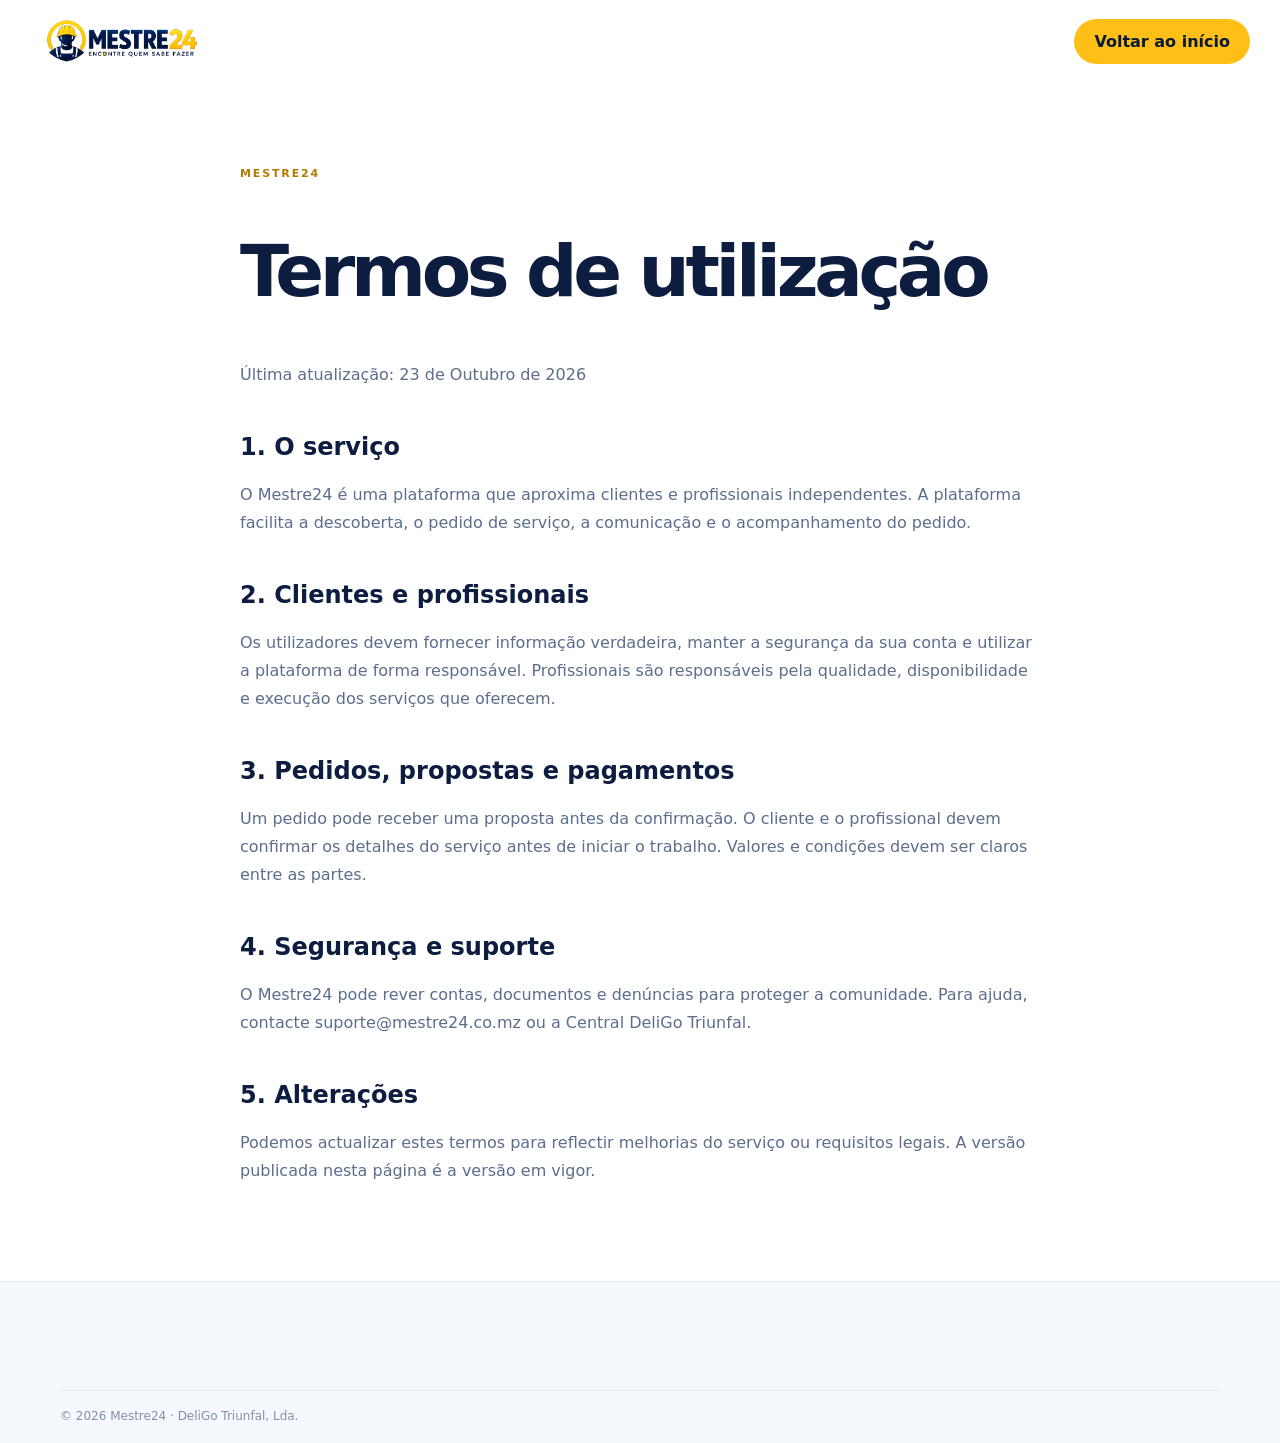
==== termos.html @ 64927e3c "Create official Mestre24 website and legal pages" ====
<!doctype html><html lang="pt-MZ"><head><meta charset="UTF-8"><meta name="viewport" content="width=device-width,initial-scale=1"><title>Termos de utilização · Mestre24</title><link rel="stylesheet" href="styles.css"></head><body><header class="site-header"><a class="brand" href="index.html"><img src="assets/logo-mestre24.png" alt="Mestre24"></a><a class="nav-cta" href="index.html">Voltar ao início</a></header><main class="section-shell legal"><span class="eyebrow">MESTRE24</span><h1>Termos de utilização</h1><p>Última atualização: 23 de Outubro de 2026</p><h2>1. O serviço</h2><p>O Mestre24 é uma plataforma que aproxima clientes e profissionais independentes. A plataforma facilita a descoberta, o pedido de serviço, a comunicação e o acompanhamento do pedido.</p><h2>2. Clientes e profissionais</h2><p>Os utilizadores devem fornecer informação verdadeira, manter a segurança da sua conta e utilizar a plataforma de forma responsável. Profissionais são responsáveis pela qualidade, disponibilidade e execução dos serviços que oferecem.</p><h2>3. Pedidos, propostas e pagamentos</h2><p>Um pedido pode receber uma proposta antes da confirmação. O cliente e o profissional devem confirmar os detalhes do serviço antes de iniciar o trabalho. Valores e condições devem ser claros entre as partes.</p><h2>4. Segurança e suporte</h2><p>O Mestre24 pode rever contas, documentos e denúncias para proteger a comunidade. Para ajuda, contacte <a href="mailto:suporte@mestre24.co.mz">suporte@mestre24.co.mz</a> ou a <a href="https://www.deligoteam.online">Central DeliGo Triunfal</a>.</p><h2>5. Alterações</h2><p>Podemos actualizar estes termos para reflectir melhorias do serviço ou requisitos legais. A versão publicada nesta página é a versão em vigor.</p></main><footer><div class="section-shell copyright">© 2026 Mestre24 · DeliGo Triunfal, Lda.</div></footer></body></html>
---- styles.css ----
:root{--navy:#071a3a;--ink:#0c1d40;--muted:#68799a;--gold:#ffbf17;--pale:#f5f8fc;--line:#e4eaf3}*{box-sizing:border-box}html{scroll-behavior:smooth}body{margin:0;font-family:Inter,ui-sans-serif,system-ui,-apple-system,"Segoe UI",sans-serif;color:var(--ink);background:#fff}a{color:inherit;text-decoration:none}.section-shell{width:min(1160px,calc(100% - 48px));margin:auto}.site-header{height:82px;display:flex;align-items:center;justify-content:space-between;width:min(1220px,calc(100% - 48px));margin:auto}.brand img{display:block;width:184px;height:auto;max-height:58px;object-fit:contain}.nav-links{display:flex;align-items:center;gap:28px;font-size:14px;font-weight:700;color:#4b5d7d}.nav-links a:hover{color:var(--navy)}.nav-cta,.button{border-radius:999px;padding:13px 20px;font-weight:800;display:inline-flex;align-items:center;gap:14px}.nav-cta{background:var(--gold);color:var(--navy)}.menu-toggle{display:none;border:0;background:transparent;font-size:26px;color:var(--navy)}.hero{min-height:640px;display:grid;grid-template-columns:1.05fr .95fr;gap:54px;align-items:center;padding:64px 0 92px}.eyebrow{font-size:11px;letter-spacing:.17em;font-weight:900;color:#b47a00}.hero h1{font-size:clamp(48px,7vw,82px);line-height:.98;letter-spacing:-.065em;margin:20px 0 24px;max-width:650px}.hero-lead{font-size:21px;line-height:1.55;color:var(--muted);max-width:560px}.hero-actions{display:flex;gap:22px;align-items:center;margin:34px 0}.button-gold{background:var(--gold);color:var(--navy);box-shadow:0 12px 28px #f6bd1e38}.button-outline{border:1px solid #aebbd0;color:var(--navy);background:#fff}.text-link{font-weight:800;border-bottom:2px solid var(--gold);padding-bottom:5px}.hero-proof{display:flex;flex-wrap:wrap;gap:15px 22px;color:#526784;font-size:13px;font-weight:700}.hero-card{height:420px;border-radius:38px;background:linear-gradient(145deg,#0d2e61,#061633);position:relative;overflow:hidden;box-shadow:0 26px 70px #071a3a2e}.orb{position:absolute;width:360px;height:360px;border:1px solid #ffbf1780;border-radius:50%;right:-110px;top:-70px;box-shadow:0 0 70px #ffbf1738}.worker-mark{position:absolute;left:70px;top:120px;color:#fff;font-size:84px;font-weight:950;letter-spacing:-.08em}.worker-mark span{color:var(--gold)}.mini-card{position:absolute;background:#fff;border-radius:18px;padding:17px 19px;display:grid;gap:5px;box-shadow:0 15px 35px #0004;min-width:210px}.mini-card small{color:var(--muted)}.mini-card.top{right:28px;top:35px}.mini-card.bottom{left:28px;bottom:30px}.status-dot{width:9px;height:9px;border-radius:50%;background:#16a368;display:inline-block;box-shadow:0 0 0 5px #16a3681c}.light-section{background:var(--pale);padding:100px 0}.section-heading{max-width:650px}.section-heading h2,.app-section h2,.trust h2{font-size:clamp(34px,4.5vw,58px);line-height:1.02;letter-spacing:-.05em;margin:15px 0}.section-heading p,.app-section p{color:var(--muted);font-size:18px;line-height:1.6}.steps{display:grid;grid-template-columns:repeat(3,1fr);gap:20px;margin-top:48px}.steps article{background:#fff;border:1px solid var(--line);border-radius:22px;padding:28px;min-height:210px}.steps b{color:#c28c00;font-size:13px}.steps h3{font-size:21px;margin:27px 0 10px}.steps p{color:var(--muted);line-height:1.55;margin:0}.categories{padding:100px 0}.category-grid{display:grid;grid-template-columns:repeat(4,1fr);gap:14px;margin-top:40px}.category-grid span{padding:22px;border:1px solid var(--line);border-radius:16px;background:#fff;font-weight:800;box-shadow:0 8px 24px #071a3a08}.app-section{background:var(--navy);color:#fff;padding:100px 0}.app-grid{display:grid;grid-template-columns:1fr 380px;gap:100px;align-items:center}.app-section h2{max-width:620px}.app-section p{color:#b9c7dc;max-width:590px}.store-buttons{display:flex;gap:14px;flex-wrap:wrap;margin-top:32px}.phone{background:#fff;color:var(--ink);border:8px solid #172f54;border-radius:38px;padding:24px 20px 26px;box-shadow:0 25px 70px #0005;display:grid;gap:13px;transform:rotate(3deg)}.phone-top{width:90px;height:7px;background:#172f54;border-radius:9px;margin:auto}.phone img{width:180px;height:75px;object-fit:contain;margin:10px auto}.phone strong{font-size:20px}.phone span{color:var(--muted)}.phone-search{padding:15px;border:1px solid var(--line);border-radius:12px;color:#7384a1}.phone-row{display:flex;gap:6px}.phone-row i{font-style:normal;font-size:11px;background:#f5f8fc;padding:8px;border-radius:9px}.trust{display:grid;grid-template-columns:1fr 1fr;gap:90px;padding:100px 0}.trust-list{display:grid;gap:8px}.trust-list p{display:flex;gap:20px;border-bottom:1px solid var(--line);padding:15px 0;margin:0}.trust-list strong{color:#c28c00}.trust-list span{font-weight:750}footer{background:#f5f8fc;border-top:1px solid var(--line);padding:60px 0 20px}.footer-grid{display:grid;grid-template-columns:2fr 1fr 1fr 1.4fr;gap:30px}.footer-grid>div{display:grid;align-content:start;gap:10px}.footer-grid .brand{margin-bottom:8px}.footer-grid p{color:var(--muted);margin:0}.footer-grid strong{font-size:13px;margin-bottom:5px}.footer-grid a:not(.brand){font-size:14px;color:var(--muted)}.copyright{border-top:1px solid var(--line);margin-top:48px;padding-top:18px;color:#8190a8;font-size:12px}.legal{max-width:800px;padding:80px 0}.legal h1{font-size:clamp(42px,6vw,72px);letter-spacing:-.06em}.legal h2{margin-top:44px}.legal p,.legal li{color:#5b6e8c;line-height:1.75}.legal ul{padding-left:22px}@media(max-width:760px){.section-shell,.site-header{width:min(100% - 32px,600px)}.site-header{height:70px}.brand img{width:150px}.menu-toggle{display:block}.nav-links{position:absolute;display:none;top:70px;left:16px;right:16px;background:#fff;padding:18px;border:1px solid var(--line);border-radius:18px;box-shadow:0 20px 45px #071a3a22;z-index:2;flex-direction:column;align-items:stretch}.nav-links.open{display:flex}.nav-cta{text-align:center;justify-content:center}.hero{grid-template-columns:1fr;padding:45px 0 70px;gap:38px}.hero h1{font-size:56px}.hero-lead{font-size:18px}.hero-card{height:300px}.worker-mark{left:36px;top:82px;font-size:60px}.mini-card{min-width:0;font-size:12px;padding:13px}.mini-card.top{right:15px;top:18px}.mini-card.bottom{left:15px;bottom:15px}.steps,.app-grid,.trust{grid-template-columns:1fr;gap:38px}.light-section,.categories,.app-section,.trust{padding:70px 0}.category-grid{grid-template-columns:repeat(2,1fr)}.category-grid span{padding:16px;font-size:13px}.phone{width:min(100%,330px);margin:auto}.footer-grid{grid-template-columns:repeat(2,1fr)}.footer-grid>div:first-child{grid-column:1/-1}.hero-actions{align-items:flex-start;flex-direction:column}}
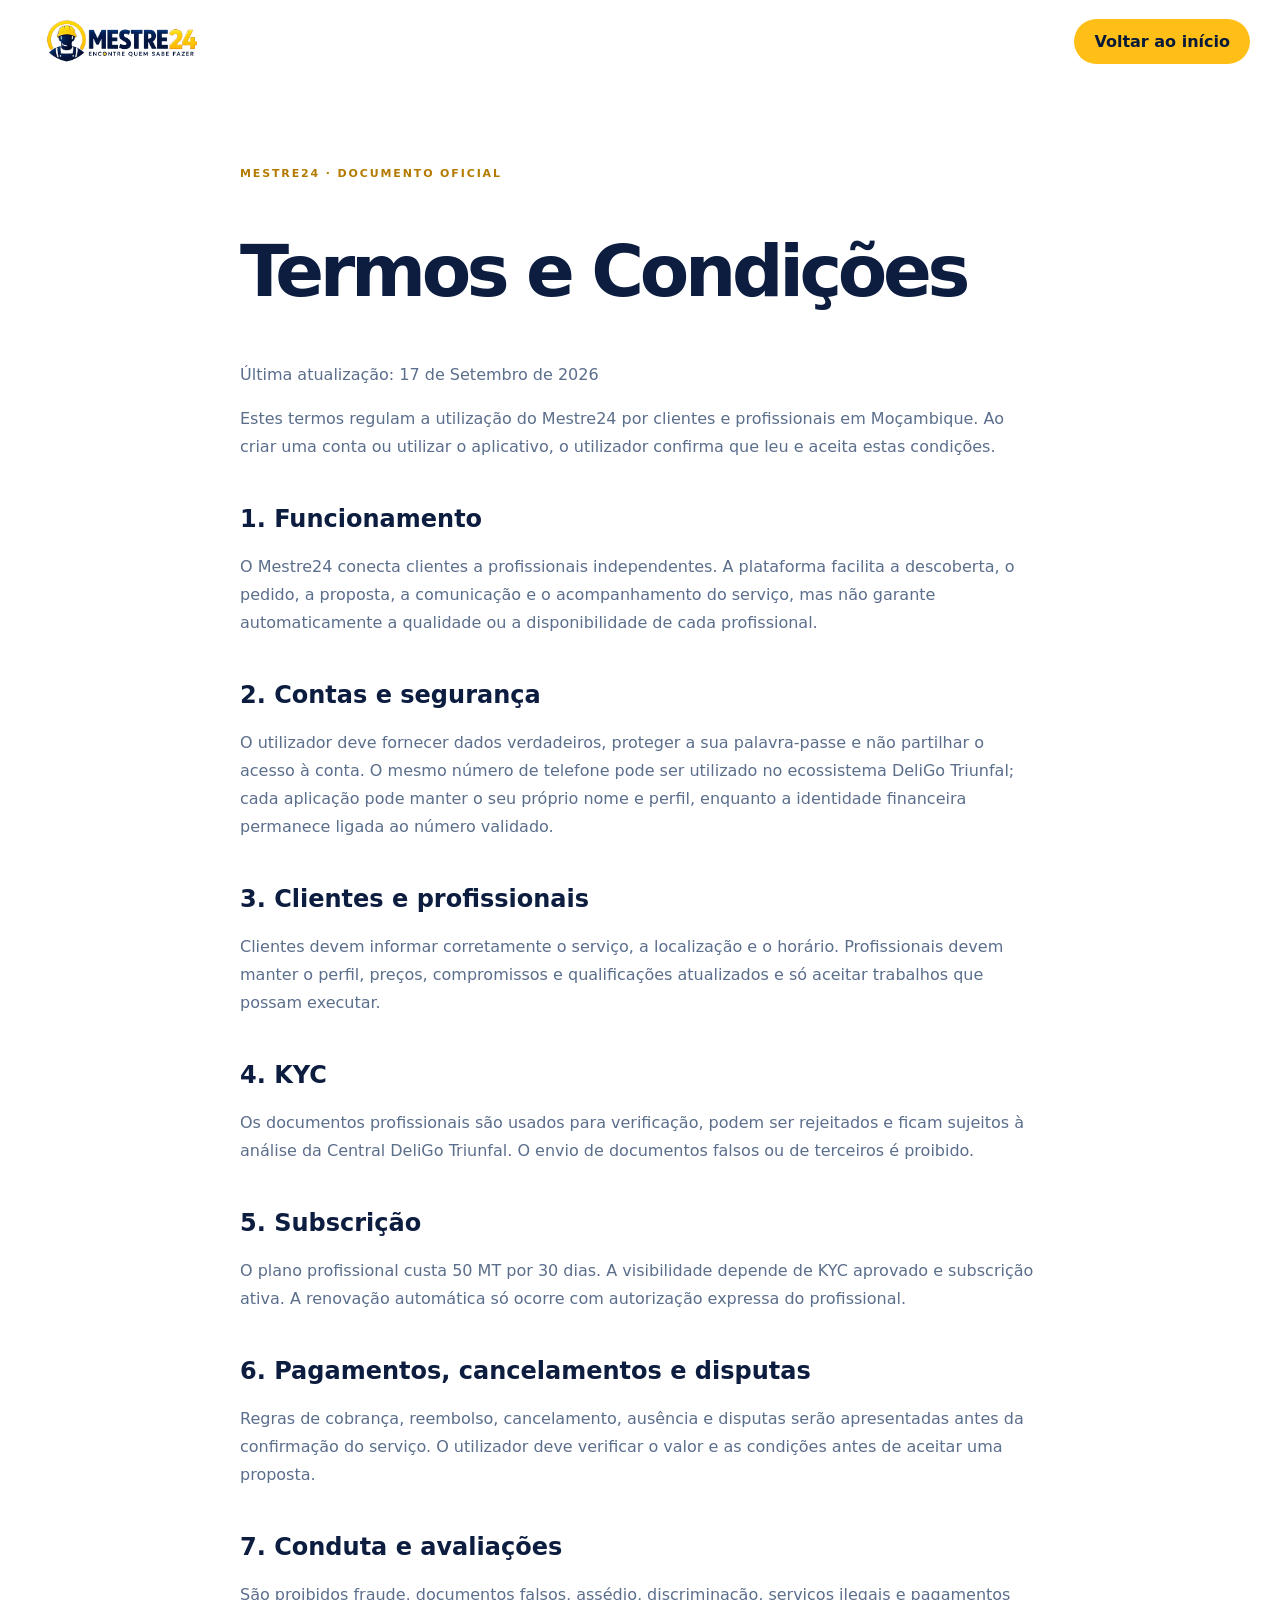
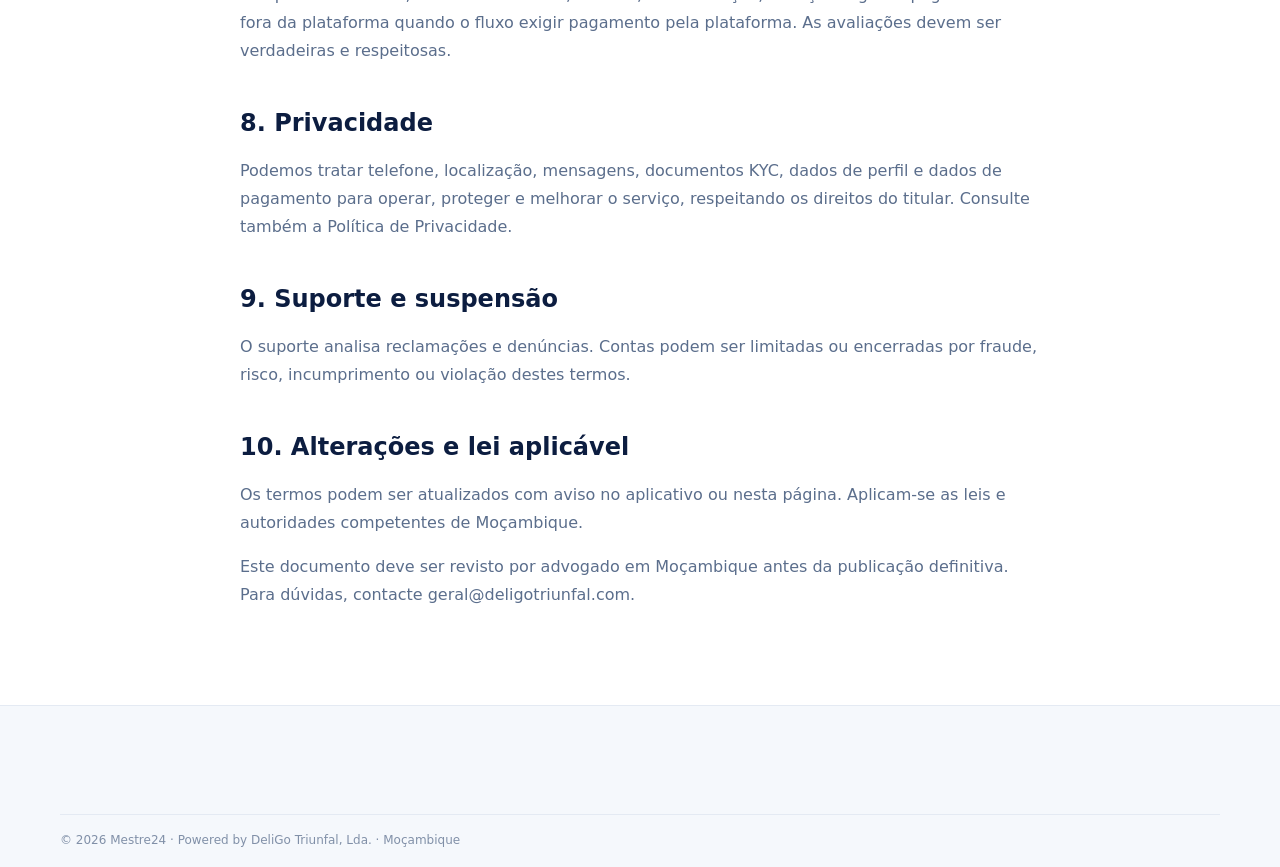
==== commit d77f29cd: "Adicionar termos e condicoes oficiais do app" ====
--- a/termos.html
+++ b/termos.html
@@ -1 +1,114 @@
-<!doctype html><html lang="pt-MZ"><head><meta charset="UTF-8"><meta name="viewport" content="width=device-width,initial-scale=1"><title>Termos de utilização · Mestre24</title><link rel="stylesheet" href="styles.css"></head><body><header class="site-header"><a class="brand" href="index.html"><img src="assets/logo-mestre24.png" alt="Mestre24"></a><a class="nav-cta" href="index.html">Voltar ao início</a></header><main class="section-shell legal"><span class="eyebrow">MESTRE24</span><h1>Termos de utilização</h1><p>Última atualização: 23 de Outubro de 2026</p><h2>1. O serviço</h2><p>O Mestre24 é uma plataforma que aproxima clientes e profissionais independentes. A plataforma facilita a descoberta, o pedido de serviço, a comunicação e o acompanhamento do pedido.</p><h2>2. Clientes e profissionais</h2><p>Os utilizadores devem fornecer informação verdadeira, manter a segurança da sua conta e utilizar a plataforma de forma responsável. Profissionais são responsáveis pela qualidade, disponibilidade e execução dos serviços que oferecem.</p><h2>3. Pedidos, propostas e pagamentos</h2><p>Um pedido pode receber uma proposta antes da confirmação. O cliente e o profissional devem confirmar os detalhes do serviço antes de iniciar o trabalho. Valores e condições devem ser claros entre as partes.</p><h2>4. Segurança e suporte</h2><p>O Mestre24 pode rever contas, documentos e denúncias para proteger a comunidade. Para ajuda, contacte <a href="mailto:suporte@mestre24.co.mz">suporte@mestre24.co.mz</a> ou a <a href="https://www.deligoteam.online">Central DeliGo Triunfal</a>.</p><h2>5. Alterações</h2><p>Podemos actualizar estes termos para reflectir melhorias do serviço ou requisitos legais. A versão publicada nesta página é a versão em vigor.</p></main><footer><div class="section-shell copyright">© 2026 Mestre24 · DeliGo Triunfal, Lda.</div></footer></body></html>
+<!doctype html>
+<html lang="pt-MZ">
+  <head>
+    <meta charset="UTF-8" />
+    <meta name="viewport" content="width=device-width, initial-scale=1" />
+    <meta name="description" content="Termos e Condições do aplicativo Mestre24." />
+    <title>Termos e Condições · Mestre24</title>
+    <link rel="stylesheet" href="styles.css" />
+  </head>
+  <body>
+    <header class="site-header">
+      <a class="brand" href="index.html" aria-label="Mestre24 — página inicial">
+        <img src="assets/logo-mestre24.png" alt="Mestre24" />
+      </a>
+      <a class="nav-cta" href="index.html">Voltar ao início</a>
+    </header>
+
+    <main class="section-shell legal">
+      <span class="eyebrow">MESTRE24 · DOCUMENTO OFICIAL</span>
+      <h1>Termos e Condições</h1>
+      <p>Última atualização: 17 de Setembro de 2026</p>
+
+      <p>
+        Estes termos regulam a utilização do Mestre24 por clientes e profissionais
+        em Moçambique. Ao criar uma conta ou utilizar o aplicativo, o utilizador
+        confirma que leu e aceita estas condições.
+      </p>
+
+      <h2>1. Funcionamento</h2>
+      <p>
+        O Mestre24 conecta clientes a profissionais independentes. A plataforma
+        facilita a descoberta, o pedido, a proposta, a comunicação e o
+        acompanhamento do serviço, mas não garante automaticamente a qualidade ou
+        a disponibilidade de cada profissional.
+      </p>
+
+      <h2>2. Contas e segurança</h2>
+      <p>
+        O utilizador deve fornecer dados verdadeiros, proteger a sua palavra-passe
+        e não partilhar o acesso à conta. O mesmo número de telefone pode ser
+        utilizado no ecossistema DeliGo Triunfal; cada aplicação pode manter o seu
+        próprio nome e perfil, enquanto a identidade financeira permanece ligada
+        ao número validado.
+      </p>
+
+      <h2>3. Clientes e profissionais</h2>
+      <p>
+        Clientes devem informar corretamente o serviço, a localização e o horário.
+        Profissionais devem manter o perfil, preços, compromissos e qualificações
+        atualizados e só aceitar trabalhos que possam executar.
+      </p>
+
+      <h2>4. KYC</h2>
+      <p>
+        Os documentos profissionais são usados para verificação, podem ser
+        rejeitados e ficam sujeitos à análise da Central DeliGo Triunfal. O envio
+        de documentos falsos ou de terceiros é proibido.
+      </p>
+
+      <h2>5. Subscrição</h2>
+      <p>
+        O plano profissional custa 50 MT por 30 dias. A visibilidade depende de
+        KYC aprovado e subscrição ativa. A renovação automática só ocorre com
+        autorização expressa do profissional.
+      </p>
+
+      <h2>6. Pagamentos, cancelamentos e disputas</h2>
+      <p>
+        Regras de cobrança, reembolso, cancelamento, ausência e disputas serão
+        apresentadas antes da confirmação do serviço. O utilizador deve verificar
+        o valor e as condições antes de aceitar uma proposta.
+      </p>
+
+      <h2>7. Conduta e avaliações</h2>
+      <p>
+        São proibidos fraude, documentos falsos, assédio, discriminação, serviços
+        ilegais e pagamentos fora da plataforma quando o fluxo exigir pagamento
+        pela plataforma. As avaliações devem ser verdadeiras e respeitosas.
+      </p>
+
+      <h2>8. Privacidade</h2>
+      <p>
+        Podemos tratar telefone, localização, mensagens, documentos KYC, dados de
+        perfil e dados de pagamento para operar, proteger e melhorar o serviço,
+        respeitando os direitos do titular. Consulte também a
+        <a href="privacidade.html">Política de Privacidade</a>.
+      </p>
+
+      <h2>9. Suporte e suspensão</h2>
+      <p>
+        O suporte analisa reclamações e denúncias. Contas podem ser limitadas ou
+        encerradas por fraude, risco, incumprimento ou violação destes termos.
+      </p>
+
+      <h2>10. Alterações e lei aplicável</h2>
+      <p>
+        Os termos podem ser atualizados com aviso no aplicativo ou nesta página.
+        Aplicam-se as leis e autoridades competentes de Moçambique.
+      </p>
+
+      <p class="legal-note">
+        Este documento deve ser revisto por advogado em Moçambique antes da
+        publicação definitiva. Para dúvidas, contacte
+        <a href="mailto:geral@deligotriunfal.com">geral@deligotriunfal.com</a>.
+      </p>
+    </main>
+
+    <footer>
+      <div class="section-shell copyright">
+        © 2026 Mestre24 · Powered by DeliGo Triunfal, Lda. · Moçambique
+      </div>
+    </footer>
+  </body>
+</html>
--- a/styles.css
+++ b/styles.css
@@ -1 +1,7 @@
 :root{--navy:#071a3a;--ink:#0c1d40;--muted:#68799a;--gold:#ffbf17;--pale:#f5f8fc;--line:#e4eaf3}*{box-sizing:border-box}html{scroll-behavior:smooth}body{margin:0;font-family:Inter,ui-sans-serif,system-ui,-apple-system,"Segoe UI",sans-serif;color:var(--ink);background:#fff}a{color:inherit;text-decoration:none}.section-shell{width:min(1160px,calc(100% - 48px));margin:auto}.site-header{height:82px;display:flex;align-items:center;justify-content:space-between;width:min(1220px,calc(100% - 48px));margin:auto}.brand img{display:block;width:184px;height:auto;max-height:58px;object-fit:contain}.nav-links{display:flex;align-items:center;gap:28px;font-size:14px;font-weight:700;color:#4b5d7d}.nav-links a:hover{color:var(--navy)}.nav-cta,.button{border-radius:999px;padding:13px 20px;font-weight:800;display:inline-flex;align-items:center;gap:14px}.nav-cta{background:var(--gold);color:var(--navy)}.menu-toggle{display:none;border:0;background:transparent;font-size:26px;color:var(--navy)}.hero{min-height:640px;display:grid;grid-template-columns:1.05fr .95fr;gap:54px;align-items:center;padding:64px 0 92px}.eyebrow{font-size:11px;letter-spacing:.17em;font-weight:900;color:#b47a00}.hero h1{font-size:clamp(48px,7vw,82px);line-height:.98;letter-spacing:-.065em;margin:20px 0 24px;max-width:650px}.hero-lead{font-size:21px;line-height:1.55;color:var(--muted);max-width:560px}.hero-actions{display:flex;gap:22px;align-items:center;margin:34px 0}.button-gold{background:var(--gold);color:var(--navy);box-shadow:0 12px 28px #f6bd1e38}.button-outline{border:1px solid #aebbd0;color:var(--navy);background:#fff}.text-link{font-weight:800;border-bottom:2px solid var(--gold);padding-bottom:5px}.hero-proof{display:flex;flex-wrap:wrap;gap:15px 22px;color:#526784;font-size:13px;font-weight:700}.hero-card{height:420px;border-radius:38px;background:linear-gradient(145deg,#0d2e61,#061633);position:relative;overflow:hidden;box-shadow:0 26px 70px #071a3a2e}.orb{position:absolute;width:360px;height:360px;border:1px solid #ffbf1780;border-radius:50%;right:-110px;top:-70px;box-shadow:0 0 70px #ffbf1738}.worker-mark{position:absolute;left:70px;top:120px;color:#fff;font-size:84px;font-weight:950;letter-spacing:-.08em}.worker-mark span{color:var(--gold)}.mini-card{position:absolute;background:#fff;border-radius:18px;padding:17px 19px;display:grid;gap:5px;box-shadow:0 15px 35px #0004;min-width:210px}.mini-card small{color:var(--muted)}.mini-card.top{right:28px;top:35px}.mini-card.bottom{left:28px;bottom:30px}.status-dot{width:9px;height:9px;border-radius:50%;background:#16a368;display:inline-block;box-shadow:0 0 0 5px #16a3681c}.light-section{background:var(--pale);padding:100px 0}.section-heading{max-width:650px}.section-heading h2,.app-section h2,.trust h2{font-size:clamp(34px,4.5vw,58px);line-height:1.02;letter-spacing:-.05em;margin:15px 0}.section-heading p,.app-section p{color:var(--muted);font-size:18px;line-height:1.6}.steps{display:grid;grid-template-columns:repeat(3,1fr);gap:20px;margin-top:48px}.steps article{background:#fff;border:1px solid var(--line);border-radius:22px;padding:28px;min-height:210px}.steps b{color:#c28c00;font-size:13px}.steps h3{font-size:21px;margin:27px 0 10px}.steps p{color:var(--muted);line-height:1.55;margin:0}.categories{padding:100px 0}.category-grid{display:grid;grid-template-columns:repeat(4,1fr);gap:14px;margin-top:40px}.category-grid span{padding:22px;border:1px solid var(--line);border-radius:16px;background:#fff;font-weight:800;box-shadow:0 8px 24px #071a3a08}.app-section{background:var(--navy);color:#fff;padding:100px 0}.app-grid{display:grid;grid-template-columns:1fr 380px;gap:100px;align-items:center}.app-section h2{max-width:620px}.app-section p{color:#b9c7dc;max-width:590px}.store-buttons{display:flex;gap:14px;flex-wrap:wrap;margin-top:32px}.phone{background:#fff;color:var(--ink);border:8px solid #172f54;border-radius:38px;padding:24px 20px 26px;box-shadow:0 25px 70px #0005;display:grid;gap:13px;transform:rotate(3deg)}.phone-top{width:90px;height:7px;background:#172f54;border-radius:9px;margin:auto}.phone img{width:180px;height:75px;object-fit:contain;margin:10px auto}.phone strong{font-size:20px}.phone span{color:var(--muted)}.phone-search{padding:15px;border:1px solid var(--line);border-radius:12px;color:#7384a1}.phone-row{display:flex;gap:6px}.phone-row i{font-style:normal;font-size:11px;background:#f5f8fc;padding:8px;border-radius:9px}.trust{display:grid;grid-template-columns:1fr 1fr;gap:90px;padding:100px 0}.trust-list{display:grid;gap:8px}.trust-list p{display:flex;gap:20px;border-bottom:1px solid var(--line);padding:15px 0;margin:0}.trust-list strong{color:#c28c00}.trust-list span{font-weight:750}footer{background:#f5f8fc;border-top:1px solid var(--line);padding:60px 0 20px}.footer-grid{display:grid;grid-template-columns:2fr 1fr 1fr 1.4fr;gap:30px}.footer-grid>div{display:grid;align-content:start;gap:10px}.footer-grid .brand{margin-bottom:8px}.footer-grid p{color:var(--muted);margin:0}.footer-grid strong{font-size:13px;margin-bottom:5px}.footer-grid a:not(.brand){font-size:14px;color:var(--muted)}.copyright{border-top:1px solid var(--line);margin-top:48px;padding-top:18px;color:#8190a8;font-size:12px}.legal{max-width:800px;padding:80px 0}.legal h1{font-size:clamp(42px,6vw,72px);letter-spacing:-.06em}.legal h2{margin-top:44px}.legal p,.legal li{color:#5b6e8c;line-height:1.75}.legal ul{padding-left:22px}@media(max-width:760px){.section-shell,.site-header{width:min(100% - 32px,600px)}.site-header{height:70px}.brand img{width:150px}.menu-toggle{display:block}.nav-links{position:absolute;display:none;top:70px;left:16px;right:16px;background:#fff;padding:18px;border:1px solid var(--line);border-radius:18px;box-shadow:0 20px 45px #071a3a22;z-index:2;flex-direction:column;align-items:stretch}.nav-links.open{display:flex}.nav-cta{text-align:center;justify-content:center}.hero{grid-template-columns:1fr;padding:45px 0 70px;gap:38px}.hero h1{font-size:56px}.hero-lead{font-size:18px}.hero-card{height:300px}.worker-mark{left:36px;top:82px;font-size:60px}.mini-card{min-width:0;font-size:12px;padding:13px}.mini-card.top{right:15px;top:18px}.mini-card.bottom{left:15px;bottom:15px}.steps,.app-grid,.trust{grid-template-columns:1fr;gap:38px}.light-section,.categories,.app-section,.trust{padding:70px 0}.category-grid{grid-template-columns:repeat(2,1fr)}.category-grid span{padding:16px;font-size:13px}.phone{width:min(100%,330px);margin:auto}.footer-grid{grid-template-columns:repeat(2,1fr)}.footer-grid>div:first-child{grid-column:1/-1}.hero-actions{align-items:flex-start;flex-direction:column}}
+.download-note{display:block;color:#9fb0ca;margin-top:18px;line-height:1.5}
+.audience-section{background:#fff8e8;padding:100px 0;border-top:1px solid #f5e7be;border-bottom:1px solid #f5e7be}.audience-grid{display:grid;grid-template-columns:repeat(2,1fr);gap:20px;margin-top:48px}.audience-card{background:#fff;border:1px solid #f0dfb6;border-radius:24px;padding:30px;display:grid;grid-template-columns:auto 1fr;gap:20px;box-shadow:0 12px 30px #8d650d0d}.audience-card.professional{border-color:#c8d8ef}.audience-icon{width:48px;height:48px;border-radius:15px;display:grid;place-items:center;background:var(--gold);color:var(--navy);font-size:27px;font-weight:900}.professional .audience-icon{background:var(--navy);color:var(--gold)}.audience-card h3{font-size:24px;margin:2px 0 10px}.audience-card p{color:var(--muted);line-height:1.55;margin:0}.audience-card ol{color:var(--ink);line-height:1.8;margin:18px 0 0;padding-left:20px;font-weight:700}.institutional-link{display:inline-flex!important;justify-self:start;margin-top:8px;padding:8px 12px;border:1px solid #cbd6e6;border-radius:999px;color:var(--navy)!important;font-size:12px!important;font-weight:800}.institutional-link:hover{border-color:var(--gold);background:#fff}
+.partner-links{margin-top:52px;padding:26px 0;border-top:1px solid var(--line);border-bottom:1px solid var(--line)}.partner-links>p{margin:0 0 18px;color:var(--ink);font-size:14px}.partner-grid{display:grid;grid-template-columns:repeat(3,1fr);gap:12px}.partner-grid a{display:grid;grid-template-columns:auto 1fr auto;align-items:center;gap:12px;padding:14px;border:1px solid #dbe3ef;border-radius:16px;background:#fff;color:var(--ink);transition:transform .2s,border-color .2s,box-shadow .2s}.partner-grid a:hover{transform:translateY(-2px);border-color:var(--gold);box-shadow:0 8px 20px #071a3a12}.partner-grid a>span:first-child{font-size:24px}.partner-grid b,.partner-grid small{display:block}.partner-grid b{font-size:13px}.partner-grid small{color:var(--muted);font-size:11px;line-height:1.35;margin-top:3px}.partner-grid em{font-style:normal;color:#b47a00;font-weight:900}
+@media(max-width:760px){.audience-section{padding:70px 0}.audience-grid{grid-template-columns:1fr;margin-top:32px}.audience-card{padding:22px;gap:14px}.audience-card h3{font-size:21px}}
+.vinheta-section{background:linear-gradient(135deg,#fff8e8 0%,#fff 58%,#f5f8fc 100%);padding:92px 0;border-top:1px solid #f5e7be;border-bottom:1px solid var(--line)}.vinheta-grid{display:grid;grid-template-columns:.8fr 1.2fr;gap:64px;align-items:center}.vinheta-copy h2{font-size:clamp(34px,4.5vw,58px);line-height:1.02;letter-spacing:-.05em;margin:15px 0}.vinheta-copy p{color:var(--muted);font-size:18px;line-height:1.6;max-width:450px;margin:0 0 26px}.vinheta-frame{background:var(--navy);border:8px solid #fff;border-radius:24px;overflow:hidden;box-shadow:0 22px 55px #071a3a2b}.vinheta-frame video{display:block;width:100%;height:auto;max-height:430px;object-fit:cover;background:#071a3a}.vinheta-frame video p{color:#fff;padding:22px;line-height:1.5}.vinheta-frame video a{color:var(--gold);font-weight:800}.section-cta{margin-top:34px}.card-link{display:inline-flex;gap:8px;align-items:center;margin-top:18px;color:var(--navy);font-weight:850;border-bottom:2px solid var(--gold);padding-bottom:4px}.download-button{font-size:15px}.final-cta{background:linear-gradient(135deg,#071a3a,#0e3268);color:#fff;padding:92px 0}.final-cta h2{font-size:clamp(34px,4.5vw,58px);line-height:1.02;letter-spacing:-.05em;max-width:700px;margin:15px 0}.final-cta p{color:#b9c7dc;font-size:18px;line-height:1.6}.final-cta .button-outline{background:transparent;border-color:#b9c7dc;color:#fff}@media(max-width:760px){.vinheta-section{padding:70px 0}.vinheta-grid{grid-template-columns:1fr;gap:32px}.vinheta-frame{border-width:5px;border-radius:18px}.vinheta-frame video{max-height:none}.final-cta{padding:70px 0}.final-cta .hero-actions{gap:14px}.final-cta .button{width:100%;justify-content:center}.card-link{margin-top:14px}}
+@media(max-width:760px){.partner-links{margin-top:38px}.partner-grid{grid-template-columns:1fr}.partner-grid a{padding:13px}}
